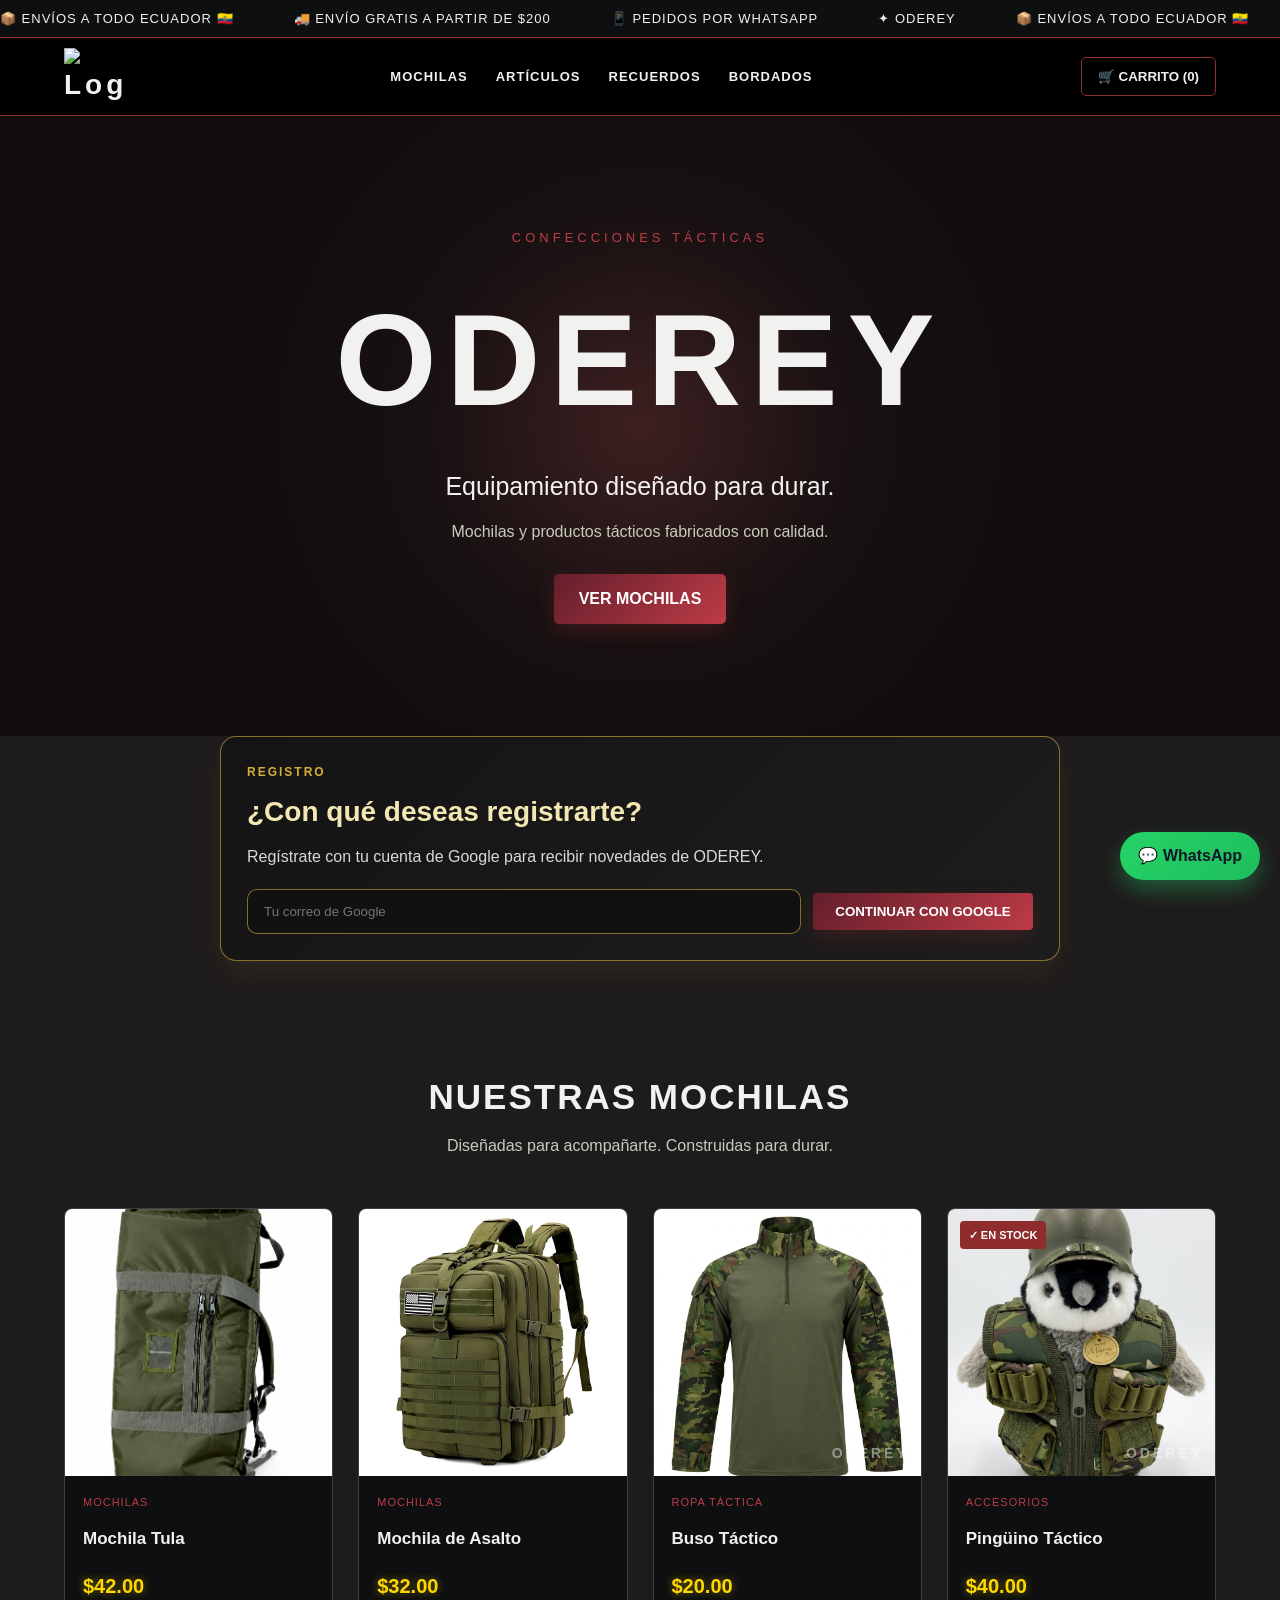
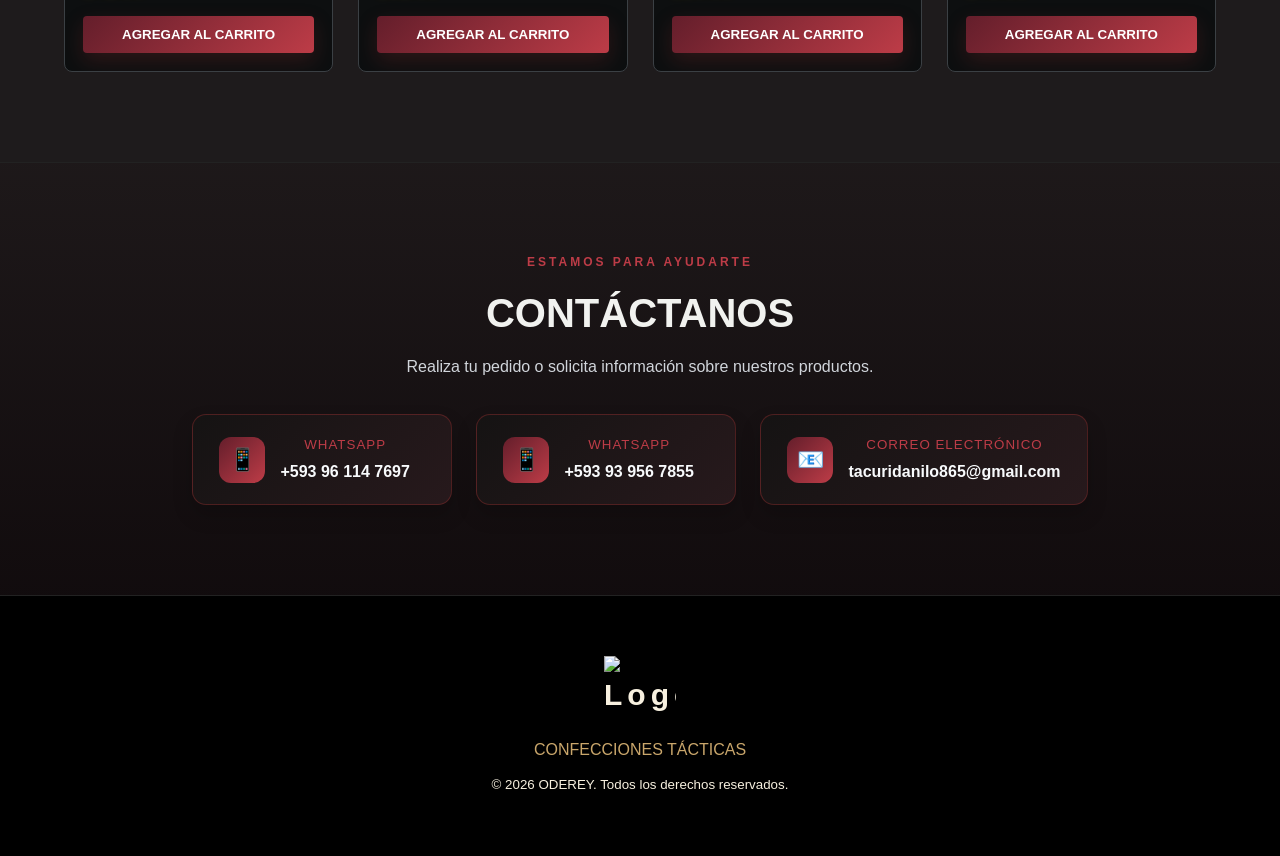
==== MOCHILAS TACTICAS ODEREY/index.html @ 3150f695 "Add files via upload" ====
<!DOCTYPE html>
<html lang="es">

<head>
    <meta charset="UTF-8">
    <meta name="viewport" content="width=device-width, initial-scale=1.0">

    <title>ODEREY | Confecciones Tácticas</title>

    <link rel="stylesheet" href="estilos.css">
</head>

<body>


    <!-- BARRA SUPERIOR -->

    <div class="barra-envios">

        <div class="texto-movimiento">

            <span>📦 ENVÍOS A TODO ECUADOR 🇪🇨</span>
            <span>🚚 ENVÍO GRATIS A PARTIR DE $200</span>
            <span>📱 PEDIDOS POR WHATSAPP</span>
            <span>✦ ODEREY</span>

            <span>📦 ENVÍOS A TODO ECUADOR 🇪🇨</span>
            <span>🚚 ENVÍO GRATIS A PARTIR DE $200</span>
            <span>📱 PEDIDOS POR WHATSAPP</span>
            <span>✦ ODEREY</span>

        </div>

    </div>


    <!-- MENÚ -->

    <header>

        <div class="logo">
            <img src="imagenes/logo.png" alt="Logo de ODEREY">
        </div>

        <nav>

            <a href="./mochilas.html">
                MOCHILAS
            </a>

            <a href="./art%C3%ADculos.html">
                ARTÍCULOS
            </a>

            <a href="./recuerdos.html">
                RECUERDOS
            </a>

            <a href="./bordados.html">
                BORDADOS
            </a>

        </nav>

        <button class="carrito">
            🛒 CARRITO
        </button>

    </header>


    <!-- PORTADA -->

    <section class="hero" id="inicio">

        <div class="hero-contenido">

            <div class="pequeno-titulo">
                CONFECCIONES TÁCTICAS
            </div>

            <h1>
                ODEREY
            </h1>

            <h2>
                Equipamiento diseñado para durar.
            </h2>

            <p>
                Mochilas y productos tácticos fabricados con calidad.
            </p>

            <a href="#pmochilas" class="boton">
                VER MOCHILAS
            </a>

        </div>

    </section>

    <section class="registro-usuario" aria-label="Registro de usuarios">
        <div class="registro-card">
            <p class="registro-etiqueta">REGISTRO</p>
            <h3>¿Con qué deseas registrarte?</h3>
            <p class="registro-texto">Regístrate con tu cuenta de Google para recibir novedades de ODEREY.</p>

            <form id="registroForm" class="registro-form" novalidate>
                <input
                    id="emailRegistro"
                    type="password"
                    placeholder="Tu correo de Google"
                    inputmode="email"
                    autocomplete="off"
                    maxlength="254"
                    required
                    aria-label="Correo de Google"
                >
                <button type="submit" class="boton-producto">CONTINUAR CON GOOGLE</button>
            </form>

            <div id="mensajeRegistro" class="mensaje-registro" aria-live="polite" role="status">
                ¡Registro exitoso! Tu correo quedó guardado.
            </div>
        </div>
    </section>


    <!-- PRODUCTOS -->

    <section class="productos" id="pmochilas">

        <h2>
            NUESTRAS MOCHILAS
        </h2>

        <p class="subtitulo">
            Diseñadas para acompañarte. Construidas para durar.
        </p>


        <div class="grid-productos">


            <!-- MOCHILA TULA -->

            <article class="producto">

                <div class="imagen-producto">

                    <img
                        src="imagenes/mochila-tula.png"
                        alt="Mochila Tula"
                    >

                </div>

                <div class="producto-info">

                    <div class="categoria-producto">
                        MOCHILAS
                    </div>

                    <h3>
                        Mochila Tula
                    </h3>

                    <div class="precio">
                        $42.00
                    </div>

                    <button class="boton-producto">
                        AGREGAR AL CARRITO
                    </button>

                </div>

            </article>


            <!-- MOCHILA DE ASALTO -->

            <article class="producto">

                <div class="imagen-producto">

                    <img
                        src="imagenes/mochila-de-asalto.png"
                        alt="Mochila de Asalto"
                    >

                </div>

                <div class="producto-info">

                    <div class="categoria-producto">
                        MOCHILAS
                    </div>

                    <h3>
                        Mochila de Asalto
                    </h3>

                    <div class="precio">
                        $32.00
                    </div>

                    <button class="boton-producto">
                        AGREGAR AL CARRITO
                    </button>

                </div>

            </article>


            <!-- BUSO TÁCTICO -->

            <article class="producto">

                <div class="imagen-producto">

                    <img
                        src="imagenes/buso-tactico.jpg"
                        alt="Buso Táctico"
                    >

                </div>

                <div class="producto-info">

                    <div class="categoria-producto">
                        ROPA TÁCTICA
                    </div>

                    <h3>
                        Buso Táctico
                    </h3>

                    <div class="precio">
                        $20.00
                    </div>

                    <button class="boton-producto">
                        AGREGAR AL CARRITO
                    </button>

                </div>

            </article>


            <!-- PINGÜINO TÁCTICO -->

            <article class="producto">

                <div class="imagen-producto">

                    <span class="stock">
                        ✓ EN STOCK
                    </span>

                    <img
                        src="imagenes/pinguino-tactico.jpg"
                        alt="Pingüino Táctico"
                    >

                </div>

                <div class="producto-info">

                    <div class="categoria-producto">
                        ACCESORIOS
                    </div>

                    <h3>
                        Pingüino Táctico
                    </h3>

                    <div class="precio">
                        $40.00
                    </div>

                    <button class="boton-producto">
                        AGREGAR AL CARRITO
                    </button>

                </div>

            </article>


        </div>

    </section>


    <!-- CONTACTO -->

    <section class="contacto" id="contacto">

        <div class="titulo-pequeno">
            ESTAMOS PARA AYUDARTE
        </div>

        <h2>
            CONTÁCTANOS
        </h2>

        <p class="texto-contacto">
            Realiza tu pedido o solicita información sobre nuestros productos.
        </p>


        <div class="datos-contacto">


            <!-- WHATSAPP 1 -->

            <a
                class="contacto-item"
                href="https://wa.me/593961147697"
                target="_blank"
                rel="noopener noreferrer"
            >

                <div class="icono">
                    📱
                </div>

                <div>

                    <small>
                        WHATSAPP
                    </small>

                    <strong>
                        +593 96 114 7697
                    </strong>

                </div>

            </a>


            <!-- WHATSAPP 2 -->

            <a
                class="contacto-item"
                href="https://wa.me/593939567855"
                target="_blank"
                rel="noopener noreferrer"
            >

                <div class="icono">
                    📱
                </div>

                <div>

                    <small>
                        WHATSAPP
                    </small>

                    <strong>
                        +593 93 956 7855
                    </strong>

                </div>

            </a>


            <!-- CORREO -->

            <a
                class="contacto-item"
                href="mailto:tacuridanilo865@gmail.com"
            >

                <div class="icono">
                    📧
                </div>

                <div>

                    <small>
                        CORREO ELECTRÓNICO
                    </small>

                    <strong>
                        tacuridanilo865@gmail.com
                    </strong>

                </div>

            </a>


        </div>

    </section>


    <!-- FOOTER -->

    <footer>

        <div class="footer-logo">
            <img src="imagenes/logo.png" alt="Logo de ODEREY">
        </div>

        <div class="footer-line"></div>

        <p>
            CONFECCIONES TÁCTICAS
        </p>

        <small>
            © 2026 ODEREY. Todos los derechos reservados.
        </small>

    </footer>

    <a
        class="whatsapp-fijo"
        href="https://wa.me/593961147697"
        target="_blank"
        rel="noopener noreferrer"
        aria-label="Chatear por WhatsApp"
    >
        💬 WhatsApp
    </a>


    <script src="script.js"></script>
    <script>
        const registroForm = document.getElementById('registroForm');
        const emailRegistro = document.getElementById('emailRegistro');
        const mensajeRegistro = document.getElementById('mensajeRegistro');

        function obtenerRegistros() {
            const datos = localStorage.getItem('usuariosGmailRegistrados');
            return datos ? JSON.parse(datos) : [];
        }

        function guardarRegistros(registros) {
            localStorage.setItem('usuariosGmailRegistrados', JSON.stringify(registros));
        }

        function mostrarRegistro(texto, tipo = 'success') {
            if (!mensajeRegistro) return;

            mensajeRegistro.textContent = texto;
            mensajeRegistro.style.display = 'block';

            const estilos = {
                success: {
                    borderColor: 'rgba(212,175,55,0.7)',
                    background: 'rgba(212,175,55,0.12)',
                    color: '#f5e7b2'
                },
                error: {
                    borderColor: 'rgba(255,99,71,0.7)',
                    background: 'rgba(255,99,71,0.08)',
                    color: '#ffd5cf'
                }
            };

            const estilo = estilos[tipo] || estilos.success;
            mensajeRegistro.style.borderColor = estilo.borderColor;
            mensajeRegistro.style.background = estilo.background;
            mensajeRegistro.style.color = estilo.color;
        }

        if (registroForm && emailRegistro && mensajeRegistro) {
            emailRegistro.addEventListener('input', () => {
                if (mensajeRegistro.style.display === 'block') {
                    mensajeRegistro.style.display = 'none';
                }
            });

            registroForm.addEventListener('submit', function (event) {
                event.preventDefault();

                const email = emailRegistro.value.trim().toLowerCase();

                if (!/^[^\s@]+@gmail\.com$/i.test(email)) {
                    mostrarRegistro('Ingresa un correo válido de Google, por ejemplo: tuemail@gmail.com.', 'error');
                    return;
                }

                const registros = obtenerRegistros();
                const yaExiste = registros.some(item => item.email === email);

                if (yaExiste) {
                    mostrarRegistro('Este correo ya está registrado en ODEREY.', 'error');
                    return;
                }

                registros.push({
                    email: email,
                    fecha: new Date().toLocaleString()
                });

                guardarRegistros(registros);
                mostrarRegistro('¡Registro exitoso! Tu correo quedó guardado.', 'success');
                registroForm.reset();
            });
        }
    </script>

</body>

</html>
---- MOCHILAS TACTICAS ODEREY/estilos.css ----
/* =====================================================
   ODEREY - ESTILOS PRINCIPALES
===================================================== */

* {
    margin: 0;
    padding: 0;
    box-sizing: border-box;
}

html {
    scroll-behavior: smooth;
}

body {
    font-family: Arial, Helvetica, sans-serif;
    background: #0b1020;
    color: #f8fafc;
    line-height: 1.5;
}


/* =====================================================
   BARRA SUPERIOR
===================================================== */

.barra-envios {
    width: 100%;
    overflow: hidden;
    background: linear-gradient(90deg, #111827, #1f2937, #111827);
    border-bottom: 1px solid rgba(255, 180, 0, 0.35);
    height: 38px;
    display: flex;
    align-items: center;
}

.texto-movimiento {
    display: flex;
    width: max-content;
    animation: moverBarra 25s linear infinite;
}

.texto-movimiento span {
    margin-right: 60px;
    white-space: nowrap;
    font-size: 13px;
    letter-spacing: 1px;
}

@keyframes moverBarra {
    from {
        transform: translateX(0);
    }

    to {
        transform: translateX(-50%);
    }
}


/* =====================================================
   MENÚ
===================================================== */

header {
    width: 100%;
    min-height: 78px;
    padding: 0 5%;
    display: flex;
    align-items: center;
    justify-content: space-between;
    background: rgba(11, 16, 32, 0.95);
    border-bottom: 1px solid rgba(255, 122, 24, 0.35);
    position: sticky;
    top: 0;
    z-index: 1000;
    backdrop-filter: blur(8px);
}

.logo {
    font-size: 28px;
    font-weight: 900;
    letter-spacing: 4px;
}

.logo img {
    display: block;
    width: 58px;
    height: 58px;
    object-fit: contain;
}

nav {
    display: flex;
    align-items: center;
    gap: 28px;
}

nav a {
    color: white;
    text-decoration: none;
    font-size: 13px;
    font-weight: bold;
    letter-spacing: 1px;
    transition: 0.3s;
}

nav a:hover {
    color: #ffb703;
}

.carrito {
    border: 1px solid #ff7a18;
    background: transparent;
    color: white;
    padding: 11px 16px;
    border-radius: 5px;
    cursor: pointer;
    font-weight: bold;
    transition: 0.3s;
}

.carrito:hover {
    background: linear-gradient(135deg, #ff7a18, #ffb703);
    color: #111827;
}


/* =====================================================
   HERO
===================================================== */

.hero {
    min-height: 620px;
    display: flex;
    align-items: center;
    justify-content: center;
    text-align: center;
    padding: 80px 20px;
    background:
        radial-gradient(
            circle at center,
            rgba(255, 122, 24, 0.28) 0%,
            rgba(17, 24, 39, 0.95) 30%,
            #0b1020 60%
        );
}

.hero-contenido {
    position: relative;
    z-index: 2;
    max-width: 800px;
}

.pequeno-titulo {
    color: #ffb703;
    letter-spacing: 4px;
    font-size: 13px;
    margin-bottom: 15px;
}

.hero h1 {
    font-size: clamp(60px, 12vw, 130px);
    letter-spacing: 10px;
    margin-bottom: 10px;
}

.hero h2 {
    font-size: 25px;
    font-weight: normal;
    margin-bottom: 15px;
}

.hero p {
    color: #aaa;
    margin-bottom: 30px;
}


/* =====================================================
   BOTONES
===================================================== */

.boton {
    display: inline-block;
    text-decoration: none;
    background: linear-gradient(135deg, #ff7a18, #ffb703);
    color: #111827;
    padding: 13px 25px;
    border-radius: 5px;
    font-weight: bold;
    transition: 0.3s;
    box-shadow: 0 8px 20px rgba(255, 122, 24, 0.35);
}

.boton:hover {
    transform: translateY(-2px);
    opacity: 0.9;
}

/* =====================================================
   REGISTRO
===================================================== */

.registro-usuario {
    max-width: 880px;
    margin: 0 auto 20px;
    padding: 0 20px;
}

.registro-card {
    background: linear-gradient(135deg, #141414, #1d1d1d);
    border: 1px solid rgba(212, 175, 55, 0.6);
    border-radius: 16px;
    padding: 26px;
    box-shadow: 0 12px 24px rgba(212, 175, 55, 0.08);
}

.registro-etiqueta {
    color: #d4af37;
    letter-spacing: 2px;
    margin-bottom: 10px;
    font-size: 12px;
    font-weight: 700;
    text-transform: uppercase;
}

.registro-card h3 {
    font-size: 28px;
    margin-bottom: 12px;
    color: #f5e7b2;
}

.registro-texto {
    color: #d9d9d9;
    margin-bottom: 20px;
}

.registro-form {
    display: flex;
    gap: 12px;
    flex-wrap: wrap;
    align-items: center;
}

.registro-form input {
    flex: 1 1 260px;
    min-width: 220px;
    padding: 14px 16px;
    border-radius: 10px;
    border: 1px solid rgba(212, 175, 55, 0.6);
    background: #111;
    color: #fff;
    outline: none;
}

.registro-form input:focus {
    border-color: #ffb703;
    box-shadow: 0 0 0 3px rgba(255, 183, 3, 0.15);
}

.registro-form .boton-producto {
    max-width: 220px;
    width: 100%;
}

.mensaje-registro {
    display: none;
    margin-top: 18px;
    padding: 14px 16px;
    border-radius: 10px;
    border: 1px solid rgba(212, 175, 55, 0.5);
    background: rgba(212, 175, 55, 0.12);
    color: #f5e7b2;
    font-weight: 600;
}


/* =====================================================
   PRODUCTOS
===================================================== */

.productos {
    padding: 90px 5%;
    max-width: 1500px;
    margin: auto;
}

.productos > h2 {
    text-align: center;
    font-size: 35px;
    letter-spacing: 2px;
}

.subtitulo {
    text-align: center;
    color: #999;
    margin: 10px 0 50px;
}


/* =====================================================
   CUADRÍCULA
   4 PRODUCTOS POR FILA
===================================================== */

.grid-productos {
    display: grid;
    grid-template-columns: repeat(4, 1fr);
    gap: 25px;
}


/* =====================================================
   TARJETA
===================================================== */

.producto {
    background: #151515;
    border: 1px solid #292929;
    border-radius: 8px;
    overflow: hidden;
    transition: 0.3s;
    position: relative;
    cursor: pointer;
    display: flex;
    flex-direction: column;
}

.producto:hover {
    transform: translateY(-5px);
    border-color: #ff7a18;
    box-shadow: 0 12px 24px rgba(255, 122, 24, 0.18);
}

.producto.seleccionado {
    border-color: #ff7a18;
    box-shadow: 0 12px 24px rgba(255, 122, 24, 0.22);
    transform: translateY(-3px);
}


/* =====================================================
   IMAGEN CUADRADA
===================================================== */

.imagen-producto {
    width: 100%;
    aspect-ratio: 1 / 1;
    position: relative;
    overflow: hidden;
    background: #222;
}

.imagen-producto img {
    width: 100%;
    height: 100%;
    object-fit: cover;
    display: block;
    cursor: zoom-in;
}

.visor-imagen {
    position: fixed;
    inset: 0;
    z-index: 1000;
    display: flex;
    align-items: center;
    justify-content: center;
    padding: 32px;
    background: rgba(0, 0, 0, 0.86);
    opacity: 0;
    visibility: hidden;
    pointer-events: none;
    transition: opacity 180ms ease, visibility 180ms ease;
}

.visor-imagen.activo {
    opacity: 1;
    visibility: visible;
    pointer-events: auto;
}

.visor-imagen-grande {
    max-width: min(92vw, 1100px);
    max-height: 88vh;
    width: auto;
    height: auto;
    object-fit: contain;
    box-shadow: 0 20px 60px rgba(0, 0, 0, 0.45);
}

.visor-cerrar {
    position: absolute;
    top: 18px;
    right: 24px;
    border: 0;
    background: transparent;
    color: #fff;
    font-size: 42px;
    line-height: 1;
    cursor: pointer;
}


/* =====================================================
   MARCA DE AGUA
===================================================== */

.imagen-producto::after {
    content: "ODEREY";
    position: absolute;
    bottom: 12px;
    right: 12px;
    color: rgba(255,255,255,0.45);
    font-size: 12px;
    font-weight: bold;
    letter-spacing: 3px;
    pointer-events: none;
}


/* =====================================================
   STOCK
===================================================== */

.stock {
    position: absolute;
    top: 12px;
    left: 12px;
    background: #8f2d2d;
    color: white;
    padding: 6px 9px;
    font-size: 11px;
    font-weight: bold;
    border-radius: 4px;
    z-index: 5;
}

.producto h3 {
    color: #2a2a2a;
}

.producto p {
    color: #a97818;
}

.producto h3 {
    min-height: 2.6em;
    display: flex;
    align-items: center;
    line-height: 1.3;
}

.producto .boton-producto {
    margin-top: auto;
}

.boton-producto {
    background: #8f2d2d;
    color: #080908;
}

.boton-producto.agregado {
    background: #4a4a4a;
    color: #f7f0df;
}

/* PRIORIDAD FINAL PARA TARJETAS NEGRAS */
.producto h3 {
    color: #f1f2ef !important;
}

.producto p {
    color: #8f2d2d !important;
}

.boton-producto {
    background: #8f2d2d !important;
    color: #fff !important;
}

/* TEMA EMPRESARIAL GRAFITO */
body {
    background: #1b1e21;
    color: #f1f2ef;
}

.barra-envios,
header,
footer {
    background: #0d0f10;
}

.barra-envios {
    border-bottom-color: rgba(196, 94, 54, 0.7);
}

header {
    border-bottom-color: rgba(196, 94, 54, 0.45);
}

nav a,
.carrito {
    color: #f1f2ef;
}

nav a:hover,
.pequeno-titulo,
.categoria-producto,
.precio,
.seccion-contenido span,
.titulo-pequeno {
    color: #8f2d2d;
}

.carrito {
    border-color: #8f2d2d;
}

.carrito:hover,
.boton:hover {
    background: #8f2d2d;
    color: #fff;
}

.hero {
    background: radial-gradient(circle at center, rgba(196, 94, 54, 0.18) 0%, #25292d 42%, #1b1e21 82%);
}

.hero p,
.subtitulo,
.producto p,
.seccion-contenido p {
    color: #b9bebd;
}

.boton,
.boton-producto,
.boton-comprar {
    background: #8f2d2d;
    color: #fff;
    box-shadow: 0 8px 20px rgba(196, 94, 54, 0.22);
}

.producto {
    background: #0d0f10;
    border-color: #3b4044;
}

.producto:hover {
    border-color: #8f2d2d;
    box-shadow: 0 12px 24px rgba(196, 94, 54, 0.16);
}

.imagen-producto {
    background: #25292d;
}

.producto h3 {
    color: #f1f2ef;
}

.producto p {
    color: #8f2d2d;
}

.boton-producto {
    background: #8f2d2d;
    color: #fff;
}

.boton-producto.agregado {
    background: #555b60;
    color: #fff;
}

.producto h3 {
    color: #2a2a2a;
}

.producto p {
    color: #a97818;
}

.boton-producto {
    background: #8f2d2d;
    color: #080908;
}

.boton-producto.agregado {
    background: #4a4a4a;
    color: #f7f0df;
}

/* PALETA BOSQUE OSCURO Y DORADO */
body {
    background: #080908;
    color: #f7f0df;
}

.barra-envios {
    background: linear-gradient(90deg, #080908, #2a2a2a, #080908);
    border-bottom-color: rgba(218, 170, 73, 0.75);
}

header {
    background: rgba(8, 9, 8, 0.97);
    border-bottom-color: rgba(218, 170, 73, 0.45);
}

nav a,
.carrito {
    color: #f7f0df;
}

nav a:hover,
.pequeno-titulo,
.categoria-producto,
.precio {
    color: #8f2d2d;
}

.carrito {
    border-color: #8f2d2d;
}

.carrito:hover,
.boton:hover {
    background: #8f2d2d;
    color: #080908;
}

.hero {
    background: radial-gradient(circle at center, rgba(143, 45, 45, 0.22) 0%, rgba(42, 42, 42, 0.88) 38%, #080908 82%);
}

.hero p,
.subtitulo,
.producto p {
    color: #c5cdbd;
}

.boton,
.boton-producto,
.boton-comprar {
    background: #8f2d2d;
    color: #080908;
    box-shadow: 0 8px 20px rgba(143, 45, 45, 0.25);
}

.producto {
    background: #f7f0df;
    border-color: #3b4044;
}

.producto:hover {
    border-color: #8f2d2d;
}

.imagen-producto {
    background: #2a2a2a;
}

footer {
    background: #000000;
    border-top-color: #8f2d2d;
    color: #f7f0df;
}


/* =====================================================
   INFORMACIÓN
===================================================== */

.producto-info {
    padding: 18px;
}

.categoria-producto {
    color: #ffb703;
    font-size: 11px;
    letter-spacing: 1px;
    margin-bottom: 7px;
}

.producto h3 {
    font-size: 17px;
    margin-bottom: 10px;
}

.precio {
    font-size: 20px;
    font-weight: bold;
    margin-bottom: 15px;
}


/* =====================================================
   BOTÓN PRODUCTO
===================================================== */

.boton-producto {
    width: 100%;
    padding: 11px;
    background: linear-gradient(135deg, #ff7a18, #ffb703);
    border: none;
    border-radius: 4px;
    color: #111827;
    font-weight: bold;
    cursor: pointer;
    transition: 0.3s;
}

.boton-producto:hover {
    opacity: 0.85;
}

.boton-producto.agregado {
    background: linear-gradient(135deg, #06d6a0, #00b894);
    color: white;
}


/* =====================================================
   SECCIONES EXTRAS
===================================================== */

.seccion-extra {
    min-height: 500px;
    padding: 100px 20px;
    display: flex;
    align-items: center;
    justify-content: center;
    text-align: center;
}

.seccion-contenido {
    max-width: 700px;
}

.seccion-contenido span {
    color: #ffb703;
    letter-spacing: 3px;
}

.seccion-contenido h2 {
    font-size: 45px;
    margin: 15px 0;
}

.seccion-contenido p {
    color: #999;
}


/* =====================================================
   CONTACTO
===================================================== */

.contacto {
    padding: 90px 5%;
    text-align: center;
    border-top: 1px solid #222;
    background: linear-gradient(180deg, rgba(17,24,39,0.3), rgba(11,16,32,0.9));
}

.titulo-pequeno {
    color: #ffb703;
    letter-spacing: 3px;
    font-size: 12px;
    font-weight: 700;
}

.contacto h2 {
    font-size: 40px;
    margin: 12px 0;
}

.texto-contacto {
    color: #d1d5db;
    margin-bottom: 35px;
}

.datos-contacto {
    display: flex;
    justify-content: center;
    gap: 24px;
    flex-wrap: wrap;
}

.contacto-item {
    display: flex;
    align-items: center;
    gap: 15px;
    text-decoration: none;
    color: white;
    background: linear-gradient(135deg, rgba(21,21,21,1), rgba(31,41,55,1));
    border: 1px solid rgba(255, 122, 24, 0.4);
    padding: 20px 26px;
    border-radius: 14px;
    min-width: 260px;
    transition: 0.3s;
    box-shadow: 0 10px 20px rgba(0,0,0,0.18);
}

.contacto-item:hover {
    transform: translateY(-3px);
    border-color: #ffb703;
    box-shadow: 0 14px 26px rgba(255, 183, 3, 0.18);
}

.contacto-item .icono {
    width: 46px;
    height: 46px;
    display: flex;
    align-items: center;
    justify-content: center;
    border-radius: 12px;
    background: linear-gradient(135deg, #ff7a18, #ffb703);
    font-size: 22px;
}

.contacto-item small {
    display: block;
    color: #ffb703;
    margin-bottom: 5px;
    letter-spacing: 1px;
    text-transform: uppercase;
}

.contacto-item strong {
    display: block;
    font-size: 16px;
    color: #f8fafc;
}


/* =====================================================
   CARRITO
===================================================== */

.carrito-pagina {
    max-width: 950px;
    min-height: 650px;
    margin: auto;
    padding: 90px 25px;
}

.carrito-pagina h1 {
    text-align: center;
    margin-bottom: 40px;
    font-size: 35px;
}

.item-carrito {
    display: flex;
    align-items: center;
    gap: 20px;
    background: #151515;
    border: 1px solid #292929;
    padding: 15px;
    margin-bottom: 15px;
    border-radius: 8px;
}

.item-carrito img {
    width: 100px;
    height: 100px;
    object-fit: cover;
    border-radius: 6px;
}

.info-carrito {
    flex: 1;
}

.info-carrito h3 {
    margin-bottom: 7px;
}

.info-carrito p {
    color: #ffb703;
    font-weight: bold;
    font-size: 18px;
}

.info-carrito small {
    color: #777;
}

.eliminar {
    width: 38px;
    height: 38px;
    border: none;
    border-radius: 50%;
    background: #252525;
    color: white;
    cursor: pointer;
}

.eliminar:hover {
    background: #8d2525;
}

.resumen-carrito {
    background: linear-gradient(135deg, rgba(21, 21, 21, 1), rgba(31, 41, 55, 1));
    border: 1px solid rgba(255, 122, 24, 0.4);
    border-radius: 14px;
    padding: 22px 20px;
    margin: 25px 0 10px;
    box-shadow: 0 12px 28px rgba(0, 0, 0, 0.18);
}

.resumen-carrito h2 {
    font-size: 20px;
    letter-spacing: 2px;
    margin-bottom: 18px;
    color: #ffb703;
}

.resumen-fila {
    display: flex;
    justify-content: space-between;
    align-items: center;
    padding: 10px 0;
    border-bottom: 1px solid rgba(255, 255, 255, 0.08);
    color: #f3f4f6;
}

.resumen-fila:last-child {
    border-bottom: none;
}

.resumen-fila.total {
    margin-top: 8px;
    padding-top: 14px;
    font-size: 20px;
    color: #fff;
}

.resumen-fila strong {
    color: #c9a66b;
}

.total-carrito {
    display: flex;
    justify-content: space-between;
    border-top: 1px solid #333;
    padding: 25px 0;
    margin-top: 30px;
    font-size: 23px;
}

.total-carrito span {
    color: #c9a66b;
    font-weight: bold;
}

.boton-comprar,
.boton-vaciar {
    padding: 13px 20px;
    border: none;
    border-radius: 5px;
    font-weight: bold;
    cursor: pointer;
    margin-right: 10px;
}

.boton-comprar {
    background: #c9a66b;
    color: #111;
}

.boton-vaciar {
    background: #292929;
    color: white;
}

.carrito-vacio {
    text-align: center;
    padding: 80px 20px;
    color: #777;
    font-size: 20px;
}


/* =====================================================
   FOOTER
===================================================== */

footer {
    text-align: center;
    padding: 60px 20px;
    background: #090909;
    border-top: 1px solid #222;
}

.footer-logo {
    font-size: 30px;
    font-weight: bold;
    letter-spacing: 5px;
}

.footer-logo img {
    display: block;
    width: 72px;
    height: 72px;
    margin: 0 auto;
    object-fit: contain;
}

footer p {
    color: #c9a66b;
    margin: 10px 0;
}

.whatsapp-fijo {
    position: fixed;
    right: 20px;
    bottom: 20px;
    display: inline-flex;
    align-items: center;
    gap: 8px;
    background: linear-gradient(135deg, #25d366, #1ebe5d);
    color: #111827;
    text-decoration: none;
    font-weight: 700;
    padding: 12px 18px;
    border-radius: 999px;
    box-shadow: 0 10px 22px rgba(37, 211, 102, 0.35);
    z-index: 2000;
    transition: 0.3s;
}

.whatsapp-fijo:hover {
    transform: translateY(-2px) scale(1.02);
}

@media (max-width: 600px) {
    .whatsapp-fijo {
        right: 14px;
        bottom: 14px;
        padding: 10px 14px;
        font-size: 13px;
    }
}


/* =====================================================
   RESPONSIVE
===================================================== */

@media (max-width: 900px) {

    .grid-productos {
        grid-template-columns: repeat(3, 1fr);
    }

}

@media (max-width: 800px) {

    header {
        flex-wrap: wrap;
        gap: 15px;
        padding: 15px 5%;
    }

    nav {
        order: 3;
        width: 100%;
        justify-content: center;
        flex-wrap: wrap;
        gap: 15px;
    }

    .grid-productos {
        grid-template-columns: repeat(2, 1fr);
    }

}

@media (max-width: 500px) {

    .grid-productos {
        grid-template-columns: 1fr;
    }

    .hero {
        min-height: 500px;
    }

    .hero h1 {
        font-size: 60px;
    }

    .item-carrito {
        gap: 12px;
    }

    .item-carrito img {
        width: 75px;
        height: 75px;
    }

    .boton-comprar,
    .boton-vaciar {
        width: 100%;
        margin: 5px 0;
    }

}

/* TEMA EMPRESARIAL FINAL */
body {
    background: #1b1e21;
    color: #f1f2ef;
}

.barra-envios,
header,
footer {
    background: #0d0f10;
}

.barra-envios {
    border-bottom-color: rgba(196, 94, 54, 0.7);
}

header {
    border-bottom-color: rgba(196, 94, 54, 0.45);
}

nav a,
.carrito {
    color: #f1f2ef;
}

nav a:hover,
.pequeno-titulo,
.categoria-producto,
.precio,
.seccion-contenido span,
.titulo-pequeno {
    color: #8f2d2d;
}

.hero {
    background: radial-gradient(circle at center, rgba(196, 94, 54, 0.18) 0%, #25292d 42%, #1b1e21 82%);
}

.boton,
.boton-producto,
.boton-comprar {
    background: #8f2d2d;
    color: #fff;
}

.producto {
    background: #0d0f10;
    border-color: #3b4044;
}

.producto:hover {
    border-color: #8f2d2d;
    box-shadow: 0 12px 24px rgba(196, 94, 54, 0.16);
}

.imagen-producto {
    background: #25292d;
}

.producto h3 {
    color: #f1f2ef;
}

.producto p {
    color: #8f2d2d;
}

.boton-producto.agregado {
    background: #555b60;
    color: #fff;
}
.imagen-producto::after {
    content: "ODEREY";
    position: absolute;
    bottom: 12px;
    right: 12px;

    color: rgba(255, 255, 255, 0.45);

    font-size: 14px;
    font-weight: bold;
    letter-spacing: 3px;

    pointer-events: none;
    z-index: 5;
}

/* CONTRASTE FINAL DE LA PALETA OSCURA */
.producto h3 {
    color: #2a2a2a;
}

.producto p {
    color: #a97818;
}

.boton-producto {
    background: #8f2d2d;
    color: #080908;
}

.boton-producto.agregado {
    background: #4a4a4a;
    color: #f7f0df;
}

/* =====================================================
   PRODUCTO DESTACADO - ESTILO SHOPIFY
===================================================== */

.producto-destacado {
    max-width: 1280px;
    margin: 60px auto 0;
    padding: 30px 5% 0;
    display: none;
    grid-template-columns: 1.15fr 0.85fr;
    gap: 40px;
    align-items: center;
    scroll-margin-top: 24px;
}

.producto-destacado.visible {
    display: grid;
}

.producto-galeria {
    display: flex;
    flex-direction: column;
    gap: 18px;
}

.imagen-principal {
    background: #111;
    border: 1px solid rgba(255, 122, 24, 0.2);
    border-radius: 18px;
    overflow: hidden;
    aspect-ratio: 1 / 1;
    box-shadow: 0 18px 38px rgba(0, 0, 0, 0.22);
    position: relative;
    cursor: zoom-in;
}

.imagen-principal::after {
    content: "⌕";
    position: absolute;
    right: 16px;
    bottom: 16px;
    width: 42px;
    height: 42px;
    display: flex;
    align-items: center;
    justify-content: center;
    border-radius: 50%;
    background: rgba(17, 24, 39, 0.7);
    border: 1px solid rgba(255, 255, 255, 0.18);
    font-size: 22px;
    color: #fff;
}

.imagen-principal img {
    width: 100%;
    height: 100%;
    object-fit: cover;
    display: block;
}

.producto-info-detallada {
    display: flex;
    flex-direction: column;
    gap: 18px;
}

.etiqueta-producto {
    display: inline-flex;
    align-self: flex-start;
    padding: 7px 12px;
    border-radius: 999px;
    background: rgba(255, 122, 24, 0.15);
    color: #ffb703;
    font-size: 12px;
    font-weight: 700;
    letter-spacing: 1px;
    text-transform: uppercase;
}

.producto-info-detallada h1 {
    font-size: clamp(2.1rem, 4vw, 4rem);
    line-height: 1.1;
    letter-spacing: -0.04em;
    margin: 0;
}

.precios {
    display: flex;
    align-items: baseline;
    gap: 14px;
    flex-wrap: wrap;
}

.precio-actual {
    font-size: clamp(2rem, 4vw, 3rem);
    font-weight: 800;
    color: #ffb703;
}

.precio-anterior {
    color: #9ca3af;
    font-size: 1.1rem;
    text-decoration: line-through;
}

.precio-tarjeta {
    display: flex;
    flex-direction: column;
    gap: 5px;
    padding: 14px 16px;
    border-radius: 12px;
    background: rgba(255, 255, 255, 0.03);
    border: 1px solid rgba(255, 255, 255, 0.08);
}

.precio-tarjeta span {
    color: #cbd5e1;
    font-size: 0.9rem;
}

.precio-tarjeta strong {
    font-size: 1.5rem;
    color: #f8fafc;
}

.selector-color,
.selector-cantidad {
    display: flex;
    flex-direction: column;
    gap: 10px;
}

.selector-color p,
.selector-cantidad label {
    font-weight: 700;
    color: #f8fafc;
}

.selector-color p strong {
    color: #ffb703;
}

.opciones-color {
    display: flex;
    gap: 12px;
    flex-wrap: wrap;
}

.color {
    padding: 11px 18px;
    border-radius: 999px;
    border: 1px solid rgba(255, 255, 255, 0.14);
    background: transparent;
    color: #f8fafc;
    font-weight: 700;
    cursor: pointer;
    transition: 0.2s ease;
}

.color.activo {
    background: linear-gradient(135deg, #ff7a18, #ffb703);
    color: #111827;
    border-color: transparent;
}

.control {
    display: inline-flex;
    align-items: center;
    width: fit-content;
    border: 1px solid rgba(255, 255, 255, 0.15);
    border-radius: 12px;
    overflow: hidden;
    background: rgba(255, 255, 255, 0.02);
}

.cantidad-btn {
    width: 42px;
    height: 42px;
    border: none;
    background: transparent;
    color: #f8fafc;
    font-size: 1.6rem;
    cursor: pointer;
}

.control input {
    width: 72px;
    height: 42px;
    border: none;
    border-left: 1px solid rgba(255, 255, 255, 0.12);
    border-right: 1px solid rgba(255, 255, 255, 0.12);
    background: transparent;
    color: #f8fafc;
    text-align: center;
    font-size: 1.05rem;
    font-weight: 700;
}

.control input::-webkit-outer-spin-button,
.control input::-webkit-inner-spin-button {
    -webkit-appearance: none;
    margin: 0;
}

.acciones-producto {
    display: flex;
    flex-wrap: wrap;
    gap: 12px;
    margin-top: 6px;
}

.boton-principal,
.boton-secundario {
    border: none;
    border-radius: 12px;
    padding: 16px 22px;
    font-size: 0.95rem;
    font-weight: 800;
    letter-spacing: 0.06em;
    cursor: pointer;
    transition: 0.2s ease;
}

.boton-principal {
    background: linear-gradient(135deg, #ff7a18, #ffb703);
    color: #111827;
    box-shadow: 0 12px 20px rgba(255, 122, 24, 0.2);
}

.boton-principal.agregado {
    background: linear-gradient(135deg, #22c55e, #16a34a);
    color: white;
}

.boton-secundario {
    background: transparent;
    color: #f8fafc;
    border: 1px solid rgba(255, 255, 255, 0.16);
}

.info-retiro {
    display: flex;
    flex-direction: column;
    gap: 10px;
    color: #d1d5db;
    padding-top: 8px;
    border-top: 1px solid rgba(255, 255, 255, 0.08);
}

@media (max-width: 900px) {
    .producto-destacado {
        grid-template-columns: 1fr;
    }
}

@media (max-width: 500px) {
    .acciones-producto {
        flex-direction: column;
    }

    .boton-principal,
    .boton-secundario {
        width: 100%;
    }

}

:root {
    --rojo-militar-oscuro: #641e2b;
    --rojo-militar: #8f2d2d;
    --rojo-militar-vivo: #bd3c47;
    --sombra-rojo-militar: rgba(143, 45, 45, 0.28);
}

header {
    background: #000000;
}

footer {
    background: #000000;
}

.barra-envios,
header {
    border-bottom-color: var(--rojo-militar);
}

nav a:hover,
.pequeno-titulo,
.categoria-producto,
.precio,
.seccion-contenido span,
.titulo-pequeno,
.contacto-item small,
.contacto-item:hover,
.info-carrito p,
.etiqueta-producto,
.precio-actual,
.selector-color p strong {
    color: var(--rojo-militar-vivo);
}

.carrito {
    border-color: var(--rojo-militar);
}

.carrito:hover,
.boton,
.boton-principal,
.contacto-item .icono {
    background: linear-gradient(135deg, var(--rojo-militar-oscuro), var(--rojo-militar-vivo));
    color: #fff;
}

.boton {
    box-shadow: 0 8px 20px var(--sombra-rojo-militar);
}

.boton-producto {
    background: linear-gradient(135deg, var(--rojo-militar-oscuro), var(--rojo-militar-vivo)) !important;
    color: #fff !important;
}

.hero {
    background: radial-gradient(
        circle at center,
        rgba(143, 45, 45, 0.28) 0%,
        rgba(17, 24, 39, 0.95) 30%,
        #0b1020 60%
    );
}

.producto:hover,
.producto.seleccionado {
    border-color: var(--rojo-militar-vivo);
    box-shadow: 0 12px 24px var(--sombra-rojo-militar);
}

.contacto-item,
.imagen-principal {
    border-color: rgba(143, 45, 45, 0.45);
}

.contacto-item:hover {
    border-color: var(--rojo-militar-vivo);
    box-shadow: 0 14px 26px var(--sombra-rojo-militar);
}

.etiqueta-producto {
    background: rgba(143, 45, 45, 0.2);
}

.color.activo {
    background: linear-gradient(135deg, var(--rojo-militar-oscuro), var(--rojo-militar-vivo));
    color: #fff;
}

.imagen-producto > div[style*="color:#ffb703"] {
    color: var(--rojo-militar-vivo) !important;
}

body {
    background: #1e1b1c;
}

.hero {
    background: radial-gradient(
        circle at center,
        rgba(143, 45, 45, 0.28) 0%,
        rgba(24, 16, 17, 0.95) 30%,
        #110c0d 60%
    );
}

.contacto {
    background: linear-gradient(180deg, rgba(28, 18, 20, 0.3), rgba(16, 10, 12, 0.9));
}

.contacto-item {
    background: linear-gradient(135deg, #151313, #27191c);
}

.imagen-producto {
    background: #252122;
}

.imagen-principal::after {
    background: rgba(20, 12, 14, 0.78);
}

.imagen-producto > div[style*="linear-gradient(135deg,#1f2937,#111827)"] {
    background: linear-gradient(135deg, #281418, #111111) !important;
}

body.pagina-carrito {
    background:
        linear-gradient(rgba(8, 9, 8, 0.68), rgba(8, 9, 8, 0.68)),
        url("imagenes/PIGUINO.png") center / cover fixed no-repeat;
}

.producto p,
.producto .precio,
.precio-actual,
.info-carrito p,
.total-carrito span {
    color: #ffd700 !important;
    font-weight: 800;
    text-shadow: 0 0 10px rgba(255, 215, 0, 0.45);
}

.catalogo-ordenado .grid-productos {
    grid-template-columns: repeat(4, minmax(0, 1fr));
    align-items: stretch;
    gap: 32px;
}

.catalogo-ordenado .productos {
    max-width: 1600px;
    padding: 80px clamp(28px, 5vw, 76px);
}

.catalogo-ordenado .productos > h2 {
    margin-bottom: 14px;
}

.aviso-experiencia {
    display: grid;
    grid-template-columns: minmax(0, 1fr) minmax(0, 320px);
    align-items: center;
    gap: clamp(24px, 5vw, 64px);
    max-width: 1200px;
    margin: 0 auto;
    padding: 48px 24px 56px;
    background: #1b1b1b;
    text-align: left;
}

.aviso-experiencia h2 {
    margin: 0 0 18px;
    color: #ffd700;
    font-size: clamp(24px, 3vw, 36px);
    letter-spacing: 1px;
}

.aviso-experiencia p {
    margin: 0 0 14px;
    color: #f1f2ef;
    font-size: clamp(16px, 1.7vw, 20px);
    line-height: 1.5;
}

.aviso-experiencia p:last-of-type {
    margin-top: 20px;
    margin-bottom: 0;
}

.aviso-experiencia .imagen-experiencia {
    display: block;
    width: 100%;
    max-height: 320px;
    margin: 0;
    object-fit: contain;
}

@media (max-width: 700px) {
    .aviso-experiencia {
        grid-template-columns: 1fr;
        gap: 20px;
        text-align: center;
    }

    .aviso-experiencia h2 {
        margin-right: auto;
        margin-left: auto;
    }

    .aviso-experiencia .imagen-experiencia {
        width: min(100%, 280px);
        margin: 0 auto;
    }
}

.catalogo-ordenado .productos > .subtitulo {
    margin-bottom: 64px;
}

.catalogo-ordenado .producto {
    min-width: 0;
    border-radius: 12px;
}

.catalogo-ordenado .imagen-producto {
    aspect-ratio: 1 / 1;
    padding: 18px;
    background: linear-gradient(145deg, #202326, #111315);
}

.catalogo-ordenado .imagen-producto img {
    object-fit: contain;
}

.catalogo-ordenado .producto h3 {
    min-height: 3em;
    margin: 0;
    padding: 16px 18px 6px;
    justify-content: center;
    text-align: center;
}

.catalogo-ordenado .producto p {
    min-height: 2em;
    margin: 0;
    padding: 6px 18px 16px;
    text-align: center;
}

.catalogo-ordenado .producto .boton-producto {
    width: calc(100% - 36px);
    margin: auto 18px 18px;
}

.catalogo-ordenado nav {
    gap: clamp(18px, 2vw, 30px);
}

.catalogo-ordenado nav a {
    font-size: 16px;
    letter-spacing: 1.2px;
}

.catalogo-ordenado .productos > .subtitulo {
    font-size: 18px;
    line-height: 1.6;
}

@media (max-width: 800px) {
    .catalogo-ordenado .grid-productos {
        grid-template-columns: repeat(2, minmax(0, 1fr));
        gap: 24px;
    }

    .catalogo-ordenado .productos {
        padding-top: 64px;
        padding-bottom: 64px;
    }

    .catalogo-ordenado .productos > .subtitulo {
        margin-bottom: 44px;
    }

    .catalogo-ordenado nav {
        gap: 14px 20px;
    }

    .catalogo-ordenado nav a {
        font-size: 15px;
    }

    .catalogo-ordenado .productos > .subtitulo {
        font-size: 17px;
    }
}

@media (max-width: 500px) {
    .catalogo-ordenado .grid-productos {
        grid-template-columns: repeat(2, minmax(0, 1fr));
        gap: 14px;
    }

    .catalogo-ordenado .productos {
        padding-right: 16px;
        padding-left: 16px;
    }

    header {
        display: grid;
        grid-template-columns: minmax(0, 1fr) auto;
        grid-template-areas:
            "logo carrito"
            "menu menu";
        gap: 8px 12px;
        padding: 10px 16px 8px;
    }

    header > .logo {
        grid-area: logo;
    }

    header > nav {
        grid-area: menu;
    }

    header > .carrito {
        grid-area: carrito;
        justify-self: end;
    }

    .logo img {
        width: 46px;
        height: 46px;
    }

    nav {
        grid-column: 1 / -1;
        order: initial;
        width: 100%;
        flex-wrap: nowrap;
        justify-content: space-between;
        gap: 8px;
        overflow-x: auto;
        overscroll-behavior-x: contain;
        scrollbar-width: none;
    }

    nav::-webkit-scrollbar {
        display: none;
    }

    nav a {
        flex: 0 0 auto;
        padding: 15px 0;
        font-size: 11px;
        letter-spacing: 0.4px;
        white-space: nowrap;
    }

    .carrito {
        padding: 9px 11px;
        font-size: 12px;
        white-space: nowrap;
    }

    .catalogo-ordenado .imagen-producto {
        aspect-ratio: 1.12 / 1;
        padding: 10px;
    }

    .catalogo-ordenado .producto h3 {
        min-height: 2.6em;
        padding: 10px 8px 4px;
        font-size: 14px;
        line-height: 1.25;
    }

    .catalogo-ordenado .producto p {
        min-height: 0;
        padding: 4px 8px 10px;
        font-size: 14px;
    }

    .catalogo-ordenado .producto .boton-producto {
        width: calc(100% - 20px);
        margin: auto 10px 10px;
        padding: 9px 5px;
        font-size: 11px;
        line-height: 1.2;
    }

    .catalogo-ordenado nav {
        gap: 6px;
    }

    .catalogo-ordenado nav a {
        font-size: 10px;
        letter-spacing: 0.2px;
    }
}

@media (max-width: 340px) {
    nav {
        gap: 4px;
    }

    nav a {
        font-size: 9px;
        letter-spacing: 0;
    }

    .catalogo-ordenado nav {
        gap: 4px;
    }

    .catalogo-ordenado nav a {
        font-size: 9px;
        letter-spacing: 0;
    }
}
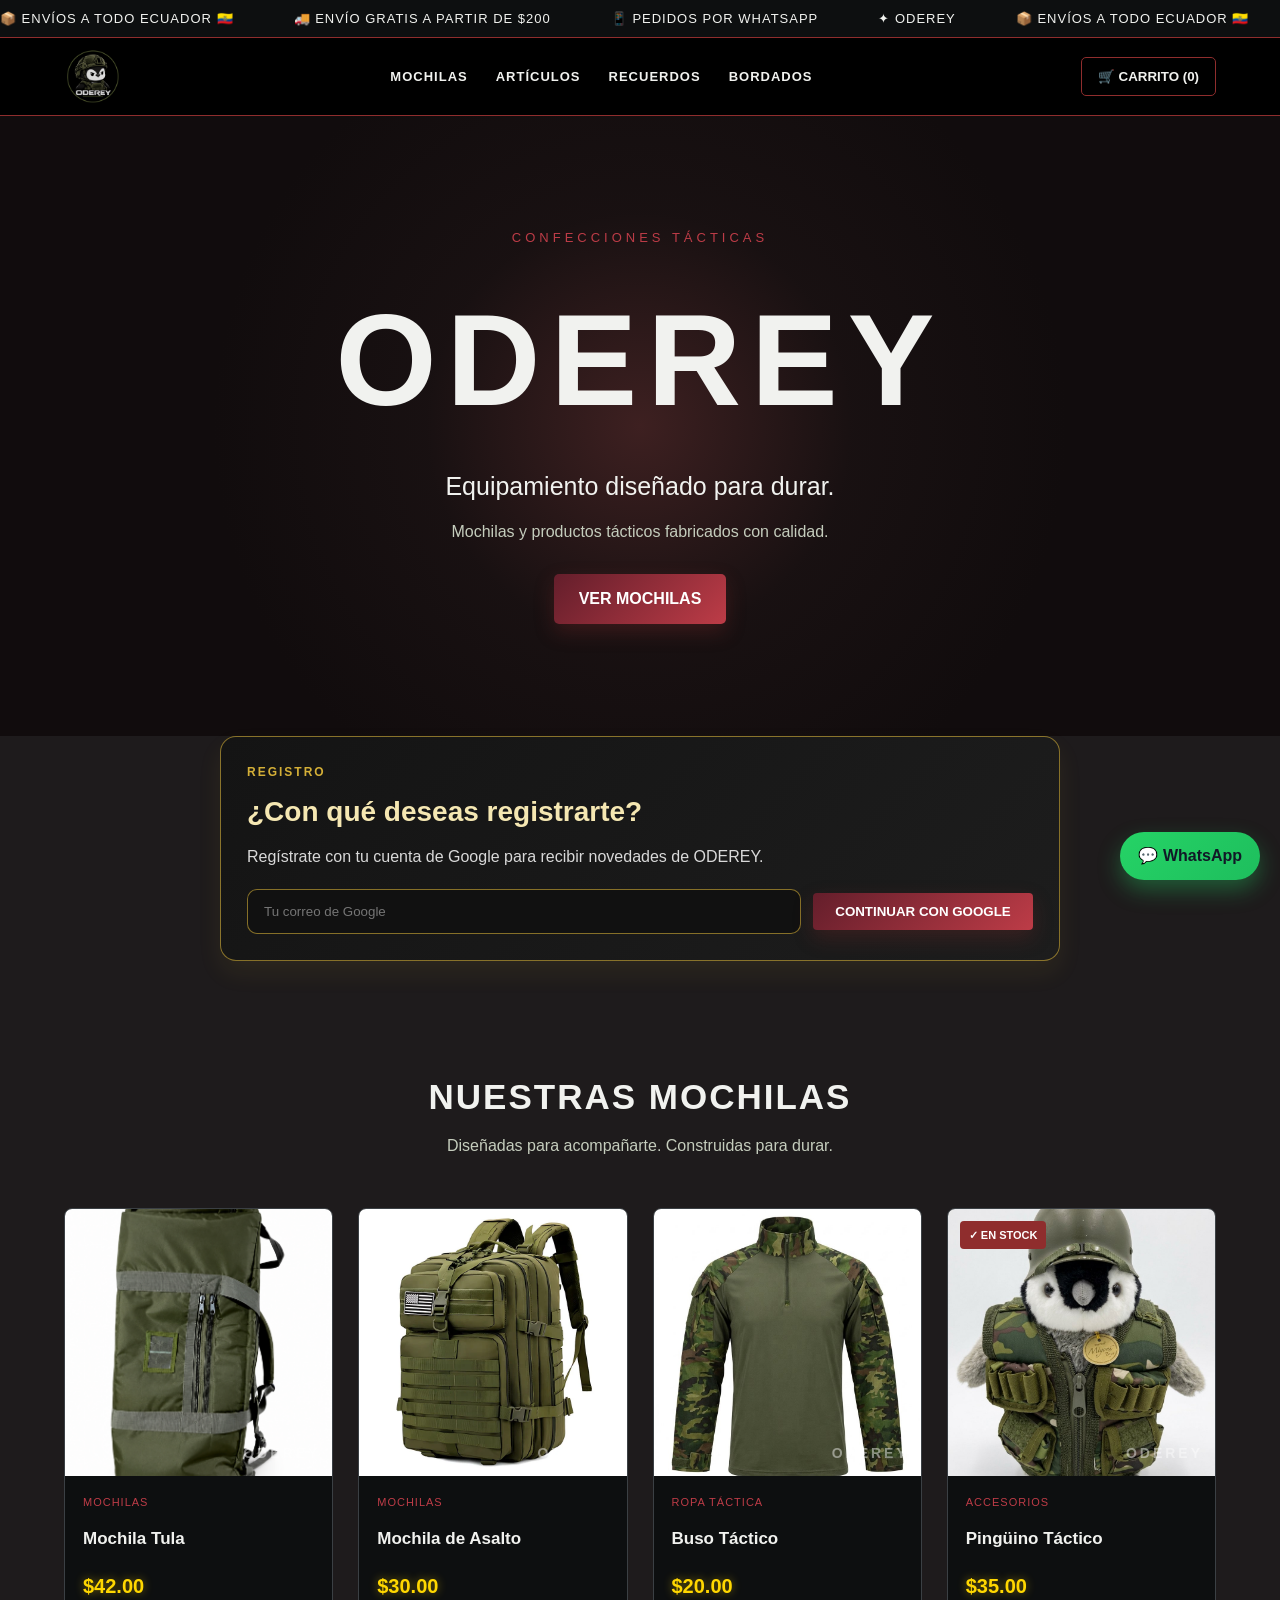
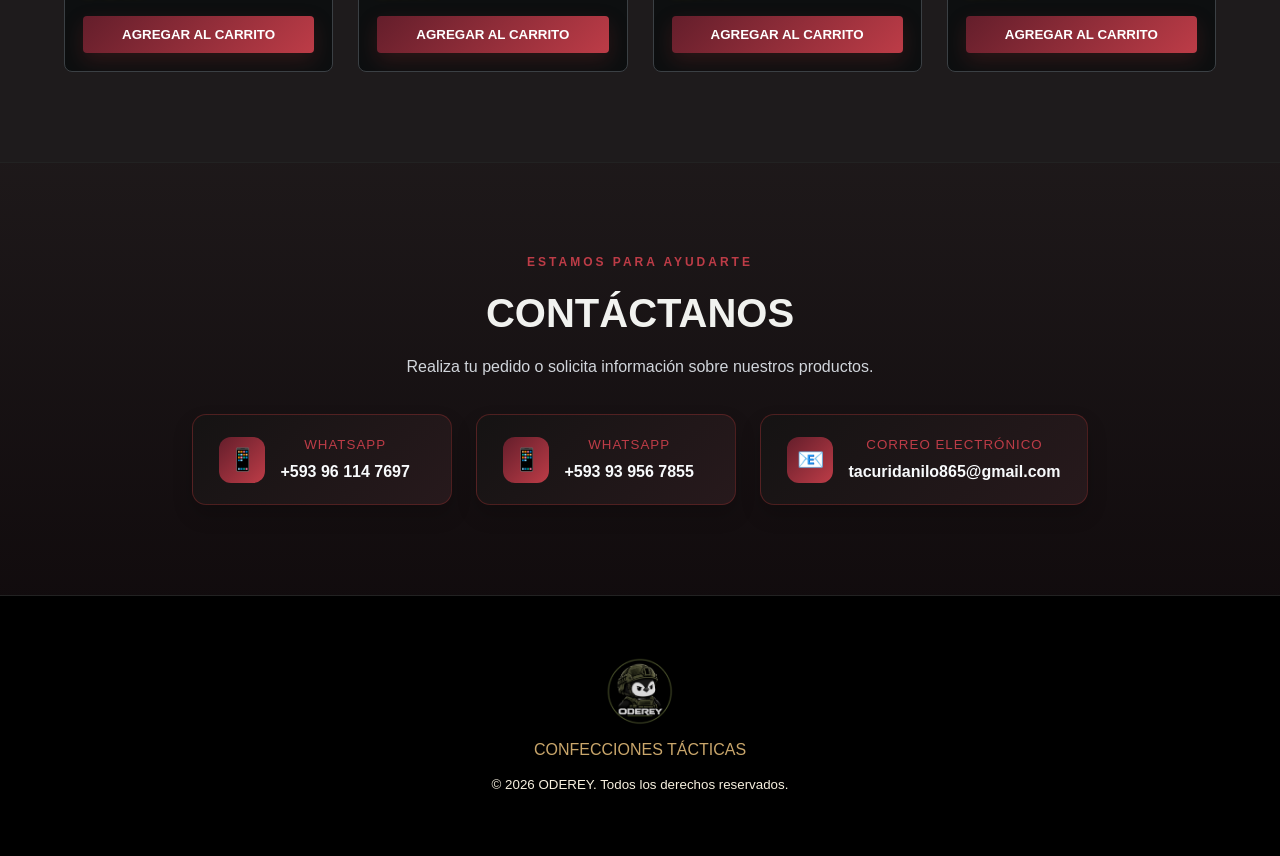
==== commit 6612169f: "Fix HTML encoding issues in index.html Sincronizar los precios de Tula, Mochila de Asalto y Pingüino" ====
--- a/MOCHILAS TACTICAS ODEREY/index.html
+++ b/MOCHILAS TACTICAS ODEREY/index.html
@@ -202,7 +202,7 @@
                     </h3>
 
                     <div class="precio">
-                        $32.00
+                        $30.00
                     </div>
 
                     <button class="boton-producto">
@@ -278,7 +278,7 @@
                     </h3>
 
                     <div class="precio">
-                        $40.00
+                        $35.00
                     </div>
 
                     <button class="boton-producto">
@@ -512,4 +512,4 @@
 
 </body>
 
-</html>+</html>
